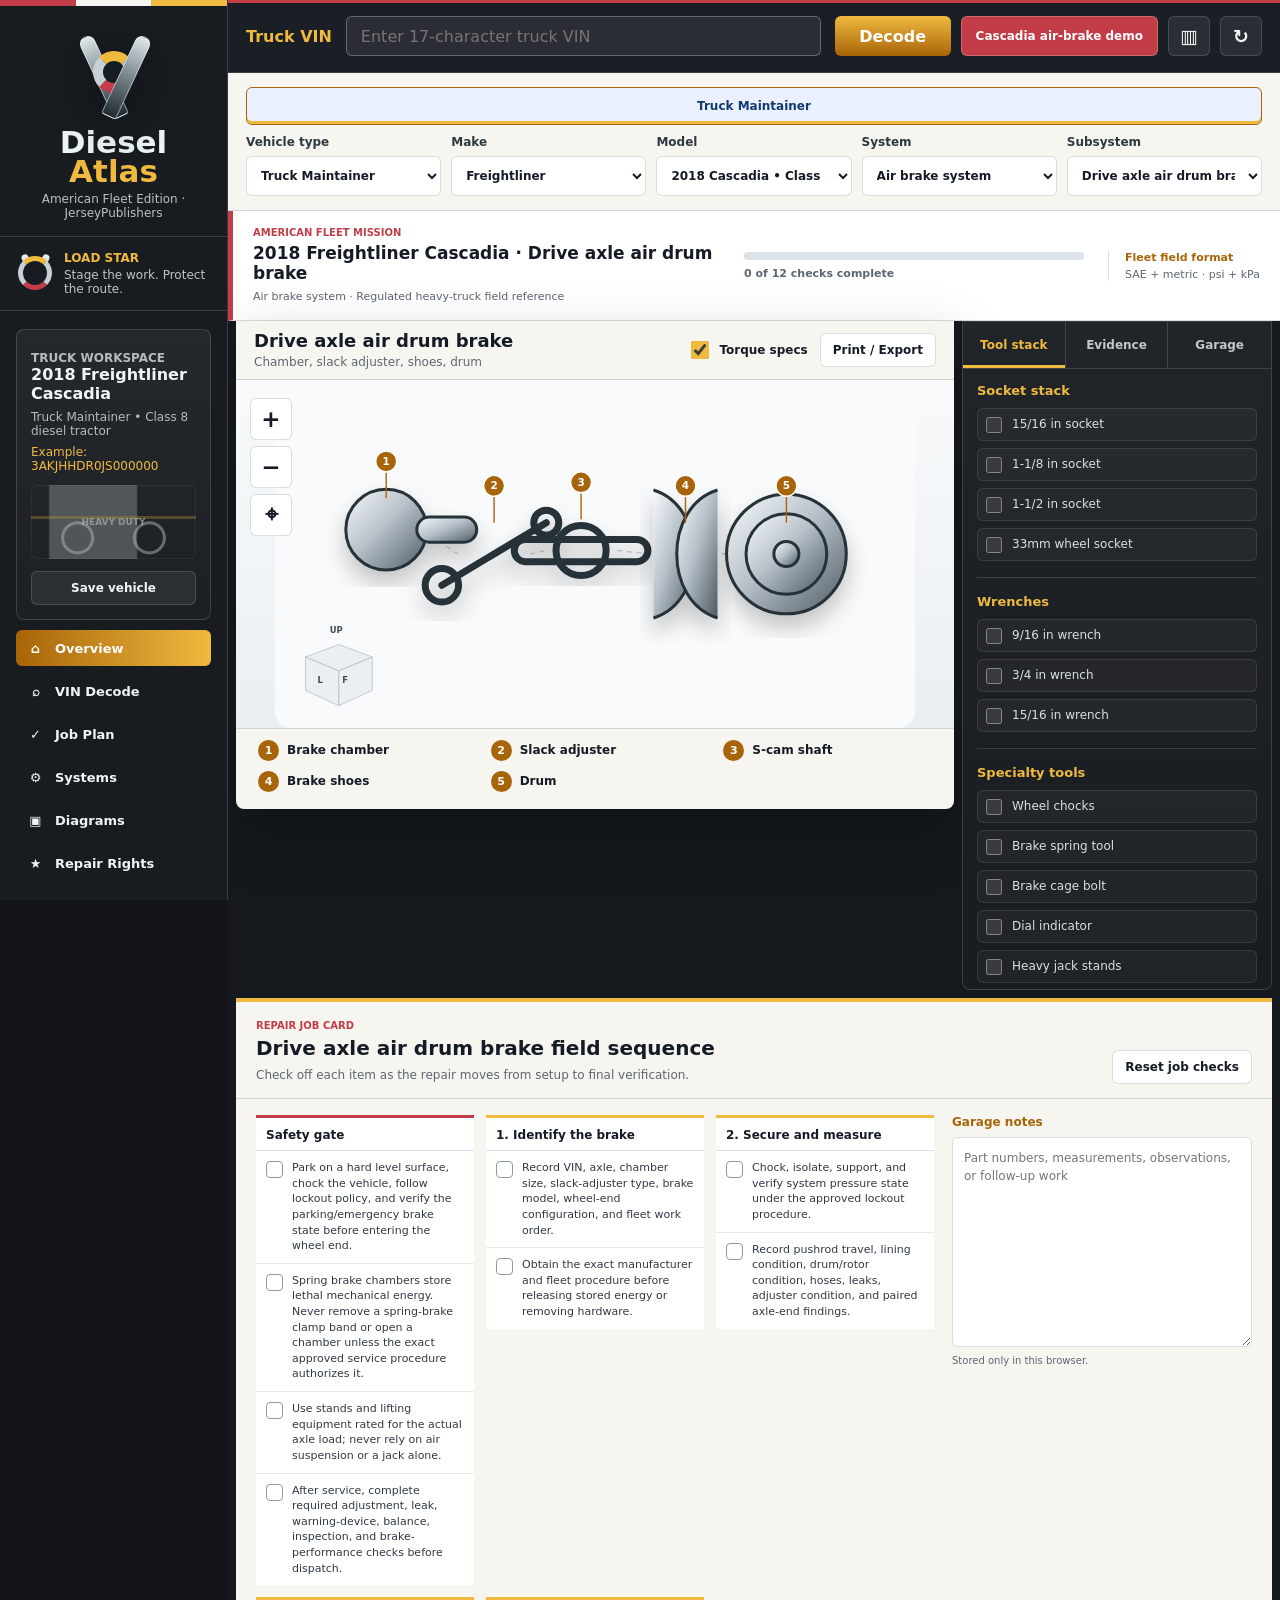
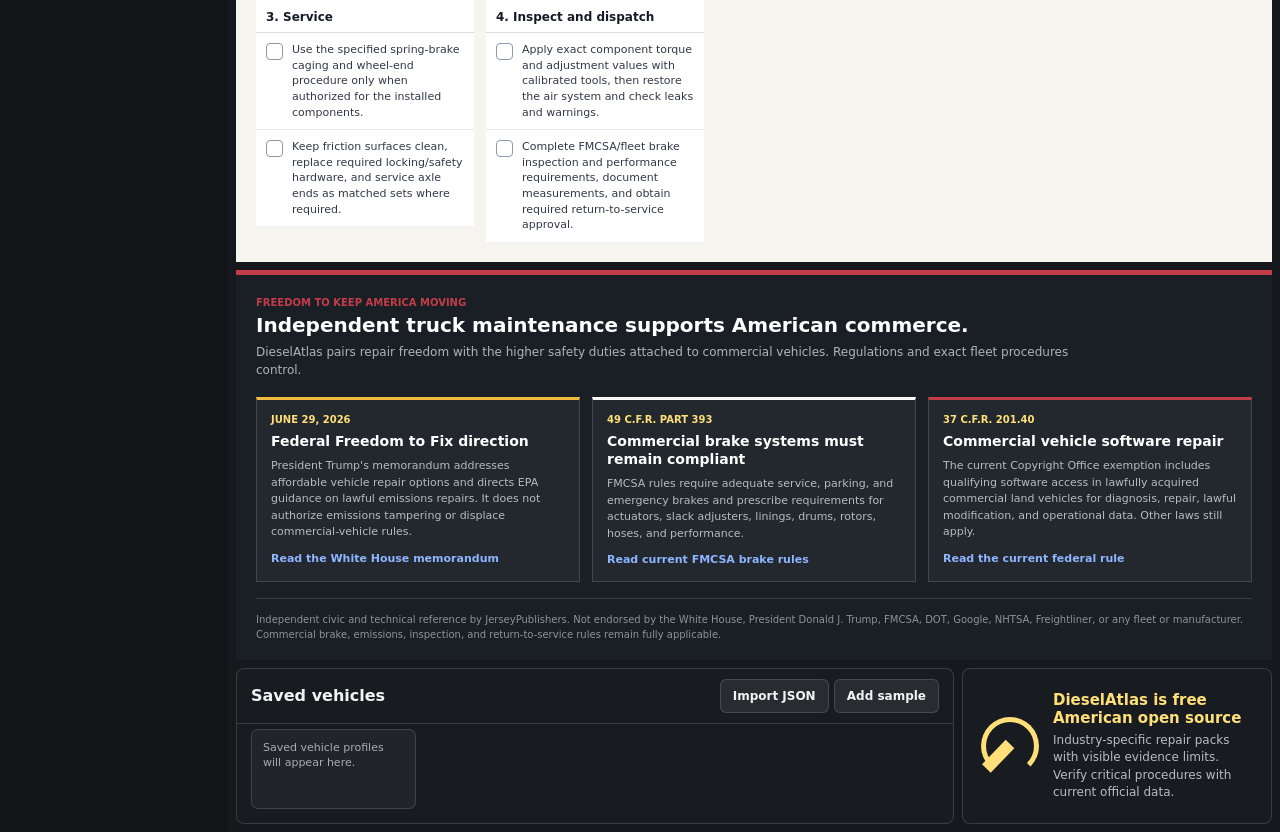
==== app.html @ 9989961c "Release DieselAtlas v1.5.0" ====
<!doctype html>
<html lang="en">
  <head>
    <meta charset="utf-8">
    <meta name="viewport" content="width=device-width, initial-scale=1">
    <title>WrenchAtlas</title>
    <link rel="icon" href="assets/icon-32.png" sizes="32x32">
    <link rel="stylesheet" href="styles.css">
  </head>
  <body>
    <main id="app" class="atlas-shell" data-surface="full">
      <aside class="brand-rail" aria-label="Workspace navigation">
        <div class="usa-stripe" aria-hidden="true"></div>
        <section class="brand-lockup">
          <div class="torque-mark" aria-hidden="true">
            <span></span>
          </div>
          <div>
            <h1>Wrench<span>Atlas</span></h1>
            <p id="editionLabel">American Garage Edition</p>
          </div>
        </section>

        <section class="mascot-card" aria-label="Mascot">
          <div class="mini-mark" aria-hidden="true"></div>
          <div>
            <strong id="mascotName">Liberty Torque Compass</strong>
            <span id="mascotTagline">Know the job. Own the repair.</span>
          </div>
        </section>

        <section class="workspace-card">
          <p class="rail-label" id="workspaceLabel">Vehicle workspace</p>
          <h2 id="railVehicleTitle">2001 Corolla</h2>
          <p id="railVehicleMeta">Car reference pack</p>
          <p class="vin-chip" id="railVin">VIN: not decoded</p>
          <div class="vehicle-etch" aria-hidden="true"></div>
          <button class="ghost-button" id="saveVehicleButton" type="button">Save vehicle</button>
        </section>

        <nav class="rail-nav" aria-label="Main sections">
          <button class="active" type="button" data-jump="overview">
            <span class="nav-icon">⌂</span> Overview
          </button>
          <button type="button" data-jump="vin">
            <span class="nav-icon">⌕</span> <span id="identifierNavLabel">VIN Decode</span>
          </button>
          <button type="button" data-jump="mission">
            <span class="nav-icon">✓</span> Job Plan
          </button>
          <button type="button" data-jump="systems">
            <span class="nav-icon">⚙</span> Systems
          </button>
          <button type="button" data-jump="diagrams">
            <span class="nav-icon">▣</span> Diagrams
          </button>
          <button type="button" data-jump="rights">
            <span class="nav-icon">★</span> Repair Rights
          </button>
          <button type="button" data-jump="source">
            <span class="nav-icon">↗</span> Evidence
          </button>
        </nav>

        <section class="status-card">
          <strong id="statusTitle">Built for American repair freedom</strong>
          <span id="statusText">Free, open source, ad-free, and locally saved.</span>
        </section>

        <footer class="rail-footer">
          <span>WrenchAtlas</span>
          <span>v1.5.0</span>
          <button id="themeToggle" type="button" aria-label="Toggle high contrast">◐</button>
        </footer>
      </aside>

      <section class="workspace-main">
        <header class="topbar" id="vin">
          <form class="vin-form" id="vinForm">
            <label for="vinInput" id="identifierLabel">VIN decode</label>
            <input id="vinInput" name="vin" autocomplete="off" inputmode="latin" spellcheck="false" placeholder="Enter 17-character VIN">
            <button id="lookupButton" type="submit">Decode</button>
          </form>
          <button class="demo-button" id="demoButton" type="button">Load industry demo</button>
          <button class="icon-button" id="openDataButton" type="button" title="Import open repair data" aria-label="Import open repair data">▥</button>
          <button class="icon-button" id="resetButton" type="button" title="Reset workspace">↻</button>
        </header>

        <section class="selector-deck" id="overview" aria-label="Vehicle and system selectors">
          <div class="mode-strip" id="modeStrip" role="tablist" aria-label="Vehicle mode"></div>
          <label class="select-card">
            <span>Vehicle type</span>
            <select id="typeSelect"></select>
          </label>
          <label class="select-card">
            <span>Make</span>
            <select id="makeSelect"></select>
          </label>
          <label class="select-card">
            <span>Model</span>
            <select id="vehicleSelect"></select>
          </label>
          <label class="select-card">
            <span>System</span>
            <select id="systemSelect"></select>
          </label>
          <label class="select-card">
            <span>Subsystem</span>
            <select id="subsystemSelect"></select>
          </label>
        </section>

        <section class="mission-strip" id="mission" aria-labelledby="missionSummary">
          <div class="mission-copy">
            <span id="missionKicker">American garage mission</span>
            <h2 id="missionSummary">Identify. Tool up. Verify. Repair.</h2>
            <p id="missionMeta">Select a repair to build the job card.</p>
          </div>
          <div class="mission-meter" aria-live="polite">
            <div class="mission-track" aria-hidden="true"><span id="missionProgressBar"></span></div>
            <strong id="missionProgress">0 of 0 checks complete</strong>
          </div>
          <div class="mission-standard">
            <strong id="missionStandardTitle">U.S. field format</strong>
            <span id="missionStandardText">SAE + metric • ft-lb + N-m</span>
          </div>
        </section>

        <section class="workbench-grid">
          <section class="diagram-panel" id="diagrams">
            <div class="panel-heading">
              <div>
                <h2 id="diagramTitle">Exploded view</h2>
                <p id="diagramSubtitle">Original open reference schematic</p>
              </div>
              <div class="diagram-actions">
                <label class="toggle-row">
                  <input id="torqueToggle" type="checkbox" checked>
                  <span>Torque specs</span>
                </label>
                <button class="soft-button" id="printButton" type="button">Print / Export</button>
              </div>
            </div>
            <div class="diagram-stage">
              <div class="zoom-stack" aria-label="Diagram controls">
                <button type="button" id="zoomIn">+</button>
                <button type="button" id="zoomOut">−</button>
                <button type="button" id="zoomReset">⌖</button>
              </div>
              <svg id="diagramSvg" role="img" aria-labelledby="diagramTitle diagramSubtitle" viewBox="0 0 920 500"></svg>
            </div>
            <ol class="parts-legend" id="partsLegend"></ol>
          </section>

          <aside class="tool-panel" id="systems">
            <div class="tool-tabs" role="tablist" aria-label="Tool panel tabs">
              <button class="active" type="button" data-panel="tools">Tool stack</button>
              <button type="button" data-panel="data">Evidence</button>
              <button type="button" data-panel="saved">Garage</button>
            </div>
            <div id="toolContent"></div>
          </aside>
        </section>

        <section class="field-workflow" id="workflow" aria-labelledby="workflowTitle">
          <div class="workflow-heading">
            <div>
              <span>Repair job card</span>
              <h2 id="workflowTitle">Field sequence</h2>
              <p>Check off each item as the repair moves from setup to final verification.</p>
            </div>
            <button class="soft-button" id="resetJobButton" type="button">Reset job checks</button>
          </div>
          <div class="workflow-layout">
            <div class="repair-checklist" id="repairChecklist"></div>
            <label class="job-notes">
              <span>Garage notes</span>
              <textarea id="jobNotes" maxlength="2000" placeholder="Part numbers, measurements, observations, or follow-up work"></textarea>
              <small>Stored only in this browser.</small>
            </label>
          </div>
        </section>

        <section class="rights-band" id="rights" aria-labelledby="rightsTitle">
          <header class="rights-heading">
            <span id="rightsKicker">Freedom to fix</span>
            <h2 id="rightsTitle">Repair ownership is an American garage principle.</h2>
            <p id="rightsIntro">WrenchAtlas supports owners, independent mechanics, competition, and responsible repairs. These sourced facts are civic information, not legal advice.</p>
          </header>
          <div class="rights-grid" id="rightsGrid"></div>
          <p class="affiliation-note" id="affiliationNote"></p>
        </section>

        <section class="lower-grid">
          <section class="saved-strip">
            <div class="panel-heading compact">
              <h2>Saved vehicles</h2>
              <div>
                <input class="file-input" id="importInput" type="file" accept="application/json,.json">
                <button class="soft-button" id="importButton" type="button">Import JSON</button>
                <button class="soft-button" id="addSampleButton" type="button">Add sample</button>
              </div>
            </div>
            <div class="saved-list" id="savedList"></div>
          </section>

          <section class="opensource-card" id="source">
            <div class="opensource-icon" aria-hidden="true"></div>
            <div>
              <strong id="opensourceTitle">Free American open source</strong>
              <span id="opensourceText">Community-maintained repair packs with visible evidence limits. Verify critical procedures with official service data.</span>
            </div>
          </section>
        </section>
      </section>
    </main>

    <script src="variant.js"></script>
    <script src="data/vehicles.js"></script>
    <script src="app.js"></script>
  </body>
</html>
---- styles.css ----
:root {
  color-scheme: dark;
  --bg: #121417;
  --rail: #181c21;
  --rail-2: #242a31;
  --panel: #f7f7f4;
  --panel-2: #e8ecf1;
  --ink: #151b26;
  --muted: #5c6674;
  --line: rgba(255, 255, 255, 0.14);
  --dark-line: rgba(11, 17, 23, 0.14);
  --teal: #2f6fed;
  --teal-2: #174ea6;
  --yellow: #f0c34e;
  --red: #d13f48;
  --green: #41c67a;
  --shadow: 0 24px 60px rgba(0, 0, 0, 0.26);
  --radius: 8px;
  --font: Inter, ui-sans-serif, system-ui, -apple-system, BlinkMacSystemFont, "Segoe UI", sans-serif;
}

* {
  box-sizing: border-box;
}

html,
body {
  margin: 0;
  min-height: 100%;
  background: var(--bg);
  font-family: var(--font);
  letter-spacing: 0;
}

body {
  color: #eef5f5;
}

body[data-industry="truck"] {
  --teal: #f0b93f;
  --teal-2: #a86408;
  --red: #c33d49;
  --yellow: #ffe078;
  --panel: #f6f5f0;
  --panel-2: #ece9df;
}

body[data-industry="boat"] {
  --teal: #10a8b6;
  --teal-2: #06727d;
  --red: #e34e62;
  --yellow: #f2c94c;
  --panel: #f4faf9;
  --panel-2: #e3efee;
}

body[data-industry="plane"] {
  --teal: #5d8fee;
  --teal-2: #28539f;
  --red: #df5b43;
  --yellow: #f1c65b;
  --panel: #f7f8fa;
  --panel-2: #e8ecf2;
}

body[data-industry="train"] {
  --teal: #62b57e;
  --teal-2: #287247;
  --red: #c54a3d;
  --yellow: #f0bd43;
  --panel: #f6f6f2;
  --panel-2: #e8e8df;
}

button,
input,
select {
  font: inherit;
}

button {
  cursor: pointer;
}

.atlas-shell {
  min-height: 100vh;
  display: grid;
  grid-template-columns: 228px minmax(0, 1fr);
  background: linear-gradient(90deg, #121417 0 228px, #15191e 228px);
}

.brand-rail {
  position: sticky;
  top: 0;
  height: 100vh;
  display: flex;
  flex-direction: column;
  border-right: 1px solid var(--line);
  background: var(--rail);
  overflow: auto;
}

.usa-stripe {
  width: 100%;
  height: 6px;
  flex: 0 0 6px;
  background: linear-gradient(90deg, var(--red) 0 33.333%, #f7f7f4 33.333% 66.666%, var(--teal) 66.666%);
}

.brand-lockup {
  padding: 20px 18px 16px;
  border-bottom: 1px solid var(--line);
  display: grid;
  place-items: center;
  text-align: center;
  gap: 10px;
}

.brand-lockup h1,
.popup-head h1 {
  margin: 0;
  font-size: 31px;
  line-height: 0.95;
  font-weight: 850;
  letter-spacing: 0;
}

.brand-lockup h1 span,
.popup-head h1 span {
  color: var(--teal);
}

.brand-lockup p,
.popup-head p {
  margin: 5px 0 0;
  color: rgba(238, 245, 245, 0.76);
  font-size: 12px;
}

.torque-mark {
  width: 92px;
  height: 92px;
  position: relative;
  filter: drop-shadow(0 12px 24px rgba(0, 0, 0, 0.42));
}

.torque-mark::before,
.torque-mark::after {
  content: "";
  position: absolute;
  left: 39px;
  top: 4px;
  width: 14px;
  height: 86px;
  background: linear-gradient(#dfe7e9, #6f7d83 54%, #202b31);
  border: 1px solid rgba(255, 255, 255, 0.48);
  transform-origin: 50% 82%;
  border-radius: 10px 10px 4px 4px;
}

.torque-mark::before {
  transform: rotate(-25deg);
}

.torque-mark::after {
  transform: rotate(25deg);
}

.torque-mark span,
.mini-mark {
  display: block;
  position: absolute;
  inset: 25px;
  border: 10px solid #c7d1d5;
  border-top-color: var(--teal);
  border-bottom-color: var(--red);
  border-radius: 50%;
  background: var(--rail);
  box-shadow: inset 0 0 0 5px #111e24;
}

.mini-mark {
  position: relative;
  inset: auto;
  width: 34px;
  height: 34px;
  flex: 0 0 auto;
  border-width: 5px;
  box-shadow: inset 0 0 0 2px #111e24;
}

.mini-mark::before,
.mini-mark::after {
  content: "";
  position: absolute;
  width: 7px;
  height: 35px;
  left: 9px;
  top: -9px;
  background: linear-gradient(#eef5f5, #60717a);
  border-radius: 7px;
  transform-origin: 50% 78%;
  z-index: -1;
}

.mini-mark::before {
  transform: rotate(-26deg);
}

.mini-mark::after {
  transform: rotate(26deg);
}

.mascot-card {
  display: flex;
  gap: 12px;
  align-items: center;
  padding: 14px 18px;
  border-bottom: 1px solid var(--line);
}

.mascot-card strong {
  display: block;
  color: var(--teal);
  font-size: 12px;
  text-transform: uppercase;
}

.mascot-card span {
  display: block;
  margin-top: 3px;
  color: rgba(238, 245, 245, 0.78);
  font-size: 12px;
}

.workspace-card {
  margin: 18px 16px 10px;
  padding: 14px;
  border: 1px solid var(--line);
  border-radius: var(--radius);
  background: linear-gradient(180deg, rgba(255, 255, 255, 0.06), rgba(255, 255, 255, 0.02));
}

.rail-label {
  margin: 0 0 10px;
  color: var(--teal);
  font-size: 12px;
  font-weight: 800;
  text-transform: uppercase;
}

.workspace-card h2 {
  margin: 0;
  font-size: 16px;
  line-height: 1.2;
}

.workspace-card p {
  margin: 7px 0 0;
  color: rgba(238, 245, 245, 0.72);
  font-size: 12px;
}

.vin-chip {
  color: var(--teal) !important;
  word-break: break-word;
}

.vehicle-etch {
  position: relative;
  display: grid;
  place-items: center;
  height: 74px;
  margin: 12px 0;
  border-radius: 6px;
  border: 1px solid rgba(255, 255, 255, 0.08);
  background:
    linear-gradient(12deg, transparent 42%, rgba(17, 200, 195, 0.2) 43%, transparent 44%),
    radial-gradient(ellipse at 28% 65%, transparent 0 21px, rgba(222, 232, 235, 0.48) 22px 24px, transparent 25px),
    radial-gradient(ellipse at 73% 65%, transparent 0 21px, rgba(222, 232, 235, 0.48) 22px 24px, transparent 25px),
    linear-gradient(162deg, transparent 30%, rgba(222, 232, 235, 0.35) 31% 32%, transparent 33%),
    linear-gradient(18deg, transparent 21%, rgba(222, 232, 235, 0.35) 22% 23%, transparent 24%);
  opacity: 0.75;
}

.vehicle-etch::before {
  content: "AUTO";
  color: rgba(238, 245, 245, 0.6);
  font-size: 9px;
  font-weight: 900;
}

body[data-industry="truck"] .vehicle-etch {
  background:
    linear-gradient(0deg, transparent 0 54%, rgba(240, 185, 63, 0.36) 55% 58%, transparent 59%),
    linear-gradient(90deg, transparent 10%, rgba(222, 232, 235, 0.34) 11% 64%, transparent 65%),
    radial-gradient(circle at 28% 72%, transparent 0 13px, rgba(222, 232, 235, 0.5) 14px 16px, transparent 17px),
    radial-gradient(circle at 72% 72%, transparent 0 13px, rgba(222, 232, 235, 0.5) 14px 16px, transparent 17px);
}

body[data-industry="truck"] .vehicle-etch::before {
  content: "HEAVY DUTY";
}

body[data-industry="boat"] .vehicle-etch {
  background:
    linear-gradient(165deg, transparent 35%, rgba(222, 232, 235, 0.46) 36% 39%, transparent 40%),
    repeating-linear-gradient(0deg, transparent 0 13px, rgba(16, 168, 182, 0.28) 14px 16px);
}

body[data-industry="boat"] .vehicle-etch::before {
  content: "MARINE";
}

body[data-industry="plane"] .vehicle-etch {
  background:
    linear-gradient(90deg, transparent 8%, rgba(222, 232, 235, 0.4) 9% 91%, transparent 92%),
    linear-gradient(45deg, transparent 43%, rgba(93, 143, 238, 0.34) 44% 47%, transparent 48%),
    linear-gradient(135deg, transparent 43%, rgba(93, 143, 238, 0.34) 44% 47%, transparent 48%);
}

body[data-industry="plane"] .vehicle-etch::before {
  content: "AVIATION";
}

body[data-industry="train"] .vehicle-etch {
  background:
    linear-gradient(90deg, transparent 8%, rgba(98, 181, 126, 0.34) 9% 91%, transparent 92%),
    repeating-linear-gradient(90deg, transparent 0 18px, rgba(222, 232, 235, 0.32) 19px 22px),
    linear-gradient(0deg, transparent 30%, rgba(222, 232, 235, 0.38) 31% 35%, transparent 36% 64%, rgba(222, 232, 235, 0.38) 65% 69%, transparent 70%);
}

body[data-industry="train"] .vehicle-etch::before {
  content: "RAIL";
}

.ghost-button,
.soft-button,
.icon-button,
.primary-wide {
  border: 1px solid var(--line);
  background: rgba(255, 255, 255, 0.07);
  color: #eef5f5;
  border-radius: 6px;
  min-height: 34px;
  padding: 0 12px;
  font-size: 12px;
  font-weight: 750;
}

.ghost-button {
  width: 100%;
}

.ghost-button:hover,
.soft-button:hover,
.icon-button:hover {
  border-color: rgba(17, 200, 195, 0.55);
}

.rail-nav {
  padding: 0 16px;
  display: grid;
  gap: 7px;
}

.rail-nav button {
  display: flex;
  align-items: center;
  gap: 10px;
  width: 100%;
  border: 0;
  border-radius: 6px;
  min-height: 36px;
  padding: 0 10px;
  background: transparent;
  color: #eef5f5;
  font-size: 13px;
  font-weight: 720;
  text-align: left;
}

.rail-nav button.active {
  background: linear-gradient(90deg, var(--teal-2), var(--teal));
  color: white;
}

.nav-icon {
  width: 19px;
  display: inline-grid;
  place-items: center;
  font-weight: 900;
}

.status-card {
  margin: auto 16px 12px;
  padding: 13px;
  border: 1px solid var(--line);
  border-radius: var(--radius);
  background: rgba(255, 255, 255, 0.04);
}

.status-card strong {
  display: block;
  color: var(--green);
  font-size: 13px;
}

.status-card span {
  display: block;
  margin-top: 5px;
  color: rgba(238, 245, 245, 0.72);
  font-size: 12px;
}

.rail-footer {
  min-height: 44px;
  padding: 0 16px;
  border-top: 1px solid var(--line);
  display: flex;
  align-items: center;
  gap: 9px;
  color: rgba(238, 245, 245, 0.68);
  font-size: 12px;
}

.rail-footer button {
  margin-left: auto;
  width: 30px;
  height: 30px;
  border: 0;
  background: transparent;
  color: #eef5f5;
}

.workspace-main {
  min-width: 0;
  display: flex;
  flex-direction: column;
  background: #15191e;
}

.topbar {
  min-height: 64px;
  display: grid;
  grid-template-columns: minmax(0, 1fr) auto 42px 42px;
  gap: 10px;
  padding: 16px 18px;
  border-bottom: 1px solid var(--line);
  background: #1a1f25;
  box-shadow: inset 0 3px 0 var(--red);
}

.vin-form {
  display: grid;
  grid-template-columns: auto minmax(180px, 1fr) 116px;
  align-items: center;
  gap: 14px;
}

.vin-form label {
  color: var(--teal);
  font-size: 16px;
  font-weight: 850;
}

.vin-form input,
.popup-vin input {
  min-height: 40px;
  border: 1px solid rgba(255, 255, 255, 0.28);
  border-radius: 6px;
  background: rgba(255, 255, 255, 0.07);
  color: #eef5f5;
  padding: 0 14px;
  outline: none;
}

.vin-form input:focus,
.popup-vin input:focus,
select:focus {
  border-color: var(--teal);
  box-shadow: 0 0 0 3px rgba(47, 111, 237, 0.18);
}

.vin-form button,
.popup-vin button,
.primary-wide {
  min-height: 40px;
  border: 0;
  border-radius: 6px;
  background: linear-gradient(180deg, var(--teal), var(--teal-2));
  color: white;
  font-weight: 850;
}

.icon-button {
  min-height: 40px;
  padding: 0;
  font-size: 19px;
}

.demo-button {
  min-height: 40px;
  padding: 0 14px;
  border: 1px solid rgba(255, 255, 255, 0.22);
  border-radius: 6px;
  background: var(--red);
  color: white;
  font-size: 12px;
  font-weight: 850;
  white-space: nowrap;
}

.demo-button:hover,
.demo-button:focus-visible {
  background: #b92c35;
}

.selector-deck {
  display: grid;
  grid-template-columns: repeat(5, minmax(132px, 1fr));
  gap: 10px;
  padding: 14px 18px;
  background: var(--panel);
  border-bottom: 1px solid var(--dark-line);
  color: var(--ink);
}

.mode-strip {
  grid-column: 1 / -1;
  display: grid;
  grid-template-columns: repeat(auto-fit, minmax(130px, 1fr));
  gap: 6px;
}

.mode-strip button {
  min-height: 38px;
  padding: 0 9px;
  border: 1px solid var(--dark-line);
  border-radius: 6px;
  background: white;
  color: var(--ink);
  font-size: 12px;
  font-weight: 800;
}

.mode-strip button.active {
  border-color: var(--teal-2);
  background: #eaf0ff;
  color: #123970;
  box-shadow: inset 0 -3px 0 var(--teal);
}

.select-card {
  display: grid;
  gap: 7px;
  min-width: 0;
}

.select-card span {
  color: #2c3940;
  font-size: 12px;
  font-weight: 850;
}

select {
  width: 100%;
  min-height: 40px;
  border: 1px solid var(--dark-line);
  border-radius: 6px;
  background: white;
  color: var(--ink);
  padding: 0 10px;
  font-size: 12px;
  font-weight: 720;
  outline: none;
}

.mission-strip {
  display: grid;
  grid-template-columns: minmax(260px, 1fr) minmax(220px, 340px) auto;
  align-items: center;
  gap: 24px;
  padding: 16px 20px;
  border-bottom: 1px solid var(--dark-line);
  border-left: 5px solid var(--red);
  background: #ffffff;
  color: var(--ink);
}

.mission-copy span,
.workflow-heading > div > span,
.rights-heading > span {
  display: block;
  margin-bottom: 5px;
  color: var(--red);
  font-size: 10px;
  font-weight: 900;
  text-transform: uppercase;
}

.mission-copy h2 {
  margin: 0;
  color: var(--ink);
  font-size: 17px;
  line-height: 1.2;
}

.mission-copy p {
  margin: 5px 0 0;
  color: var(--muted);
  font-size: 11px;
  line-height: 1.4;
}

.mission-meter {
  display: grid;
  gap: 7px;
}

.mission-track {
  width: 100%;
  height: 8px;
  overflow: hidden;
  border-radius: 4px;
  background: #dce2ea;
}

.mission-track span {
  display: block;
  width: 0;
  height: 100%;
  background: linear-gradient(90deg, var(--teal), var(--red));
  transition: width 180ms ease;
}

.mission-meter strong,
.mission-standard strong,
.mission-standard span {
  display: block;
  font-size: 11px;
}

.mission-meter strong {
  color: var(--muted);
}

.mission-standard {
  min-width: 146px;
  padding-left: 16px;
  border-left: 1px solid var(--dark-line);
}

.mission-standard strong {
  color: var(--teal-2);
}

.mission-standard span {
  margin-top: 4px;
  color: var(--muted);
}

.workbench-grid {
  min-height: 0;
  display: grid;
  grid-template-columns: minmax(0, 1fr) 310px;
  align-items: start;
  gap: 8px;
  padding: 0 8px 8px;
  background: #15191e;
}

.diagram-panel {
  min-width: 0;
  background: var(--panel);
  color: var(--ink);
  border-radius: 0 0 var(--radius) var(--radius);
  overflow: hidden;
  box-shadow: var(--shadow);
}

.panel-heading {
  min-height: 56px;
  display: flex;
  align-items: center;
  justify-content: space-between;
  gap: 14px;
  padding: 10px 18px;
  border-bottom: 1px solid var(--dark-line);
}

.panel-heading.compact {
  min-height: 54px;
  padding: 10px 14px;
}

.panel-heading h2 {
  margin: 0;
  font-size: 18px;
  line-height: 1.1;
  color: var(--ink);
}

.panel-heading p {
  margin: 4px 0 0;
  color: var(--muted);
  font-size: 12px;
}

.diagram-actions {
  display: flex;
  align-items: center;
  gap: 12px;
  color: var(--ink);
}

.toggle-row {
  display: flex;
  align-items: center;
  gap: 7px;
  font-size: 12px;
  font-weight: 750;
  white-space: nowrap;
}

.toggle-row input {
  width: 18px;
  height: 18px;
  accent-color: var(--teal);
}

.soft-button {
  border-color: var(--dark-line);
  background: white;
  color: var(--ink);
  white-space: nowrap;
}

.diagram-stage {
  position: relative;
  height: 348px;
  background:
    linear-gradient(180deg, rgba(248, 250, 251, 0), rgba(224, 232, 235, 0.62)),
    #f8fafb;
}

.zoom-stack {
  position: absolute;
  left: 14px;
  top: 18px;
  z-index: 2;
  display: grid;
  gap: 6px;
}

.zoom-stack button {
  width: 42px;
  height: 42px;
  border: 1px solid var(--dark-line);
  border-radius: 6px;
  background: white;
  color: var(--ink);
  font-size: 23px;
  font-weight: 600;
}

#diagramSvg {
  display: block;
  width: 100%;
  height: 100%;
}

.diagram-bg {
  fill: #f8fafb;
}

.guide-line {
  stroke: rgba(22, 34, 42, 0.34);
  stroke-width: 1.25;
  stroke-dasharray: 7 7;
}

.part-art {
  fill: url("#metal");
  stroke: #253039;
  stroke-width: 3;
  filter: url("#drop");
}

.part-art line,
.part-art path,
.part-art rect,
.part-art circle,
.part-art polygon {
  vector-effect: non-scaling-stroke;
}

.part-art.caliper {
  fill: #a9b4ba;
}

.part-art.pad {
  fill: #20282e;
}

.part-art.clip,
.part-art.bolt,
.part-art.arm,
.part-art.shaft {
  fill: none;
  stroke-width: 7;
  stroke-linecap: round;
  stroke-linejoin: round;
}

.part-art.shield,
.part-art.panel {
  fill: #1f282d;
}

.part-art.electric {
  fill: #d8e1e4;
}

.part-art.marine {
  fill: #cdd9dd;
  stroke: #17494e;
}

.part-art.aircraft {
  fill: #dfe8ec;
  stroke: #27333a;
}

.callout {
  outline: 0;
}

.callout line {
  stroke: var(--teal-2);
  stroke-width: 2;
}

.callout circle {
  fill: var(--teal-2);
  stroke: white;
  stroke-width: 2;
}

.callout text {
  fill: white;
  font-size: 15px;
  font-weight: 850;
  text-anchor: middle;
}

.callout.selected circle {
  fill: var(--yellow);
}

.callout.selected text {
  fill: #1c1b0a;
}

.axis-cube {
  opacity: 0.86;
}

.axis-cube path {
  fill: #e9eef0;
  stroke: #a3b0b7;
}

.axis-cube text {
  fill: #23313a;
  font-size: 12px;
  font-weight: 900;
  text-anchor: middle;
}

.parts-legend {
  min-height: 66px;
  display: grid;
  grid-template-columns: repeat(3, minmax(0, 1fr));
  gap: 8px 12px;
  padding: 10px 16px 16px;
  margin: 0;
  list-style: none;
  border-top: 1px solid var(--dark-line);
}

.parts-legend button {
  display: flex;
  align-items: center;
  gap: 8px;
  width: 100%;
  border: 0;
  background: transparent;
  color: var(--ink);
  text-align: left;
  font-size: 12px;
  font-weight: 720;
}

.parts-legend span {
  display: inline-grid;
  place-items: center;
  width: 21px;
  height: 21px;
  border-radius: 50%;
  background: var(--teal-2);
  color: white;
  font-size: 11px;
  font-weight: 900;
  flex: 0 0 auto;
}

.tool-panel {
  min-width: 0;
  border: 1px solid var(--line);
  border-radius: 0 0 var(--radius) var(--radius);
  background:
    linear-gradient(180deg, rgba(255, 255, 255, 0.04), rgba(255, 255, 255, 0)),
    var(--rail);
  overflow: hidden;
}

.tool-tabs {
  display: grid;
  grid-template-columns: repeat(3, 1fr);
  min-height: 47px;
  border-bottom: 1px solid var(--line);
}

.tool-tabs button {
  border: 0;
  border-right: 1px solid var(--line);
  background: transparent;
  color: rgba(238, 245, 245, 0.78);
  font-size: 12px;
  font-weight: 750;
}

.tool-tabs button:last-child {
  border-right: 0;
}

.tool-tabs button.active {
  color: var(--teal);
  box-shadow: inset 0 -3px 0 var(--teal);
}

#toolContent {
  padding: 14px;
  max-height: 620px;
  overflow: auto;
}

.tool-section {
  padding: 0 0 16px;
  margin: 0 0 16px;
  border-bottom: 1px solid var(--line);
}

.tool-section:last-child {
  border-bottom: 0;
  margin-bottom: 0;
}

.tool-section h3 {
  margin: 0 0 10px;
  color: var(--teal);
  font-size: 13px;
}

.tool-section h4 {
  margin: 12px 0 7px;
  color: rgba(238, 245, 245, 0.86);
  font-size: 11px;
  text-transform: uppercase;
  letter-spacing: 0;
}

.tool-section.warning h3 {
  color: var(--yellow);
}

.tool-section.evidence h3 {
  color: var(--red);
}

.tool-section ul,
.source-list,
.part-notes {
  display: grid;
  gap: 8px;
  margin: 0;
  padding: 0;
  list-style: none;
}

.tool-section li {
  color: rgba(238, 245, 245, 0.9);
  font-size: 12px;
  line-height: 1.45;
}

.tool-section li span {
  float: right;
  color: rgba(238, 245, 245, 0.58);
}

.tool-checklist {
  display: grid;
  gap: 7px;
}

.tool-check {
  display: grid;
  grid-template-columns: 18px minmax(0, 1fr);
  align-items: start;
  gap: 8px;
  padding: 7px 8px;
  border: 1px solid rgba(255, 255, 255, 0.1);
  border-radius: 6px;
  background: rgba(255, 255, 255, 0.035);
  color: rgba(238, 245, 245, 0.9);
  font-size: 12px;
  line-height: 1.4;
  cursor: pointer;
}

.tool-check input {
  width: 16px;
  height: 16px;
  margin: 1px 0 0;
  accent-color: var(--green);
}

.tool-check:has(input:checked) {
  border-color: rgba(65, 198, 122, 0.42);
  background: rgba(65, 198, 122, 0.1);
}

.tool-check:has(input:checked) span {
  color: rgba(238, 245, 245, 0.62);
  text-decoration: line-through;
}

.source-list li span {
  display: block;
  float: none;
  margin-top: 3px;
}

.source-list a {
  display: inline-flex;
  width: fit-content;
  margin-top: 6px;
  color: var(--teal);
  font-size: 11px;
  font-weight: 800;
  text-decoration: none;
}

.tool-section p,
.quiet {
  margin: 0;
  color: rgba(238, 245, 245, 0.74);
  font-size: 12px;
  line-height: 1.48;
}

.part-notes li {
  padding: 8px;
  border-radius: 6px;
  background: rgba(255, 255, 255, 0.04);
}

.part-notes li.selected {
  background: rgba(255, 216, 79, 0.16);
}

.part-notes strong,
.part-notes span {
  display: block;
  float: none !important;
}

.part-notes span {
  margin-top: 3px;
}

.data-pill {
  display: inline-block;
  padding: 5px 7px;
  margin-bottom: 10px !important;
  border-radius: 6px;
  color: #062f31 !important;
  background: var(--teal);
  font-weight: 850;
}

.quality-box {
  display: grid;
  gap: 4px;
  padding: 10px;
  margin: 0 0 11px;
  border: 1px solid rgba(47, 111, 237, 0.34);
  border-radius: 7px;
  background: rgba(47, 111, 237, 0.1);
}

.quality-box strong {
  color: #eef5f5;
  font-size: 12px;
  line-height: 1.3;
}

.quality-box span,
.quality-box small {
  color: rgba(238, 245, 245, 0.72);
  font-size: 11px;
  line-height: 1.38;
}

.fact-list {
  display: grid;
  gap: 10px;
  margin: 0;
}

.fact-list div {
  display: grid;
  gap: 2px;
}

.fact-list dt {
  color: rgba(238, 245, 245, 0.58);
  font-size: 11px;
}

.fact-list dd {
  margin: 0;
  color: rgba(238, 245, 245, 0.92);
  font-size: 12px;
}

.field-workflow {
  margin: 0 8px 8px;
  border-top: 4px solid var(--teal);
  background: var(--panel);
  color: var(--ink);
}

.workflow-heading {
  display: flex;
  align-items: flex-end;
  justify-content: space-between;
  gap: 20px;
  padding: 18px 20px 14px;
  border-bottom: 1px solid var(--dark-line);
}

.workflow-heading h2,
.rights-heading h2 {
  margin: 0;
  font-size: 20px;
  line-height: 1.2;
}

.workflow-heading p,
.rights-heading p {
  margin: 6px 0 0;
  color: var(--muted);
  font-size: 12px;
  line-height: 1.5;
}

.workflow-layout {
  display: grid;
  grid-template-columns: minmax(0, 1fr) 300px;
  gap: 18px;
  padding: 16px 20px 20px;
}

.repair-checklist {
  display: grid;
  grid-template-columns: repeat(3, minmax(210px, 1fr));
  align-items: start;
  gap: 12px;
}

.workflow-phase {
  min-width: 0;
  border-top: 3px solid var(--teal);
  background: #ffffff;
}

.workflow-phase.safety-phase {
  border-top-color: var(--red);
}

.workflow-phase h3 {
  margin: 0;
  padding: 10px 10px 8px;
  border-bottom: 1px solid var(--dark-line);
  color: var(--ink);
  font-size: 12px;
}

.workflow-check {
  position: relative;
  display: grid;
  grid-template-columns: 18px minmax(0, 1fr);
  gap: 8px;
  padding: 9px 10px;
  border-bottom: 1px solid rgba(11, 17, 23, 0.09);
  color: #303946;
  font-size: 11px;
  line-height: 1.42;
  cursor: pointer;
}

.workflow-check:last-child {
  border-bottom: 0;
}

.workflow-check input {
  position: absolute;
  opacity: 0;
  pointer-events: none;
}

.check-marker {
  width: 17px;
  height: 17px;
  margin-top: 1px;
  border: 1.5px solid #8d99a8;
  border-radius: 4px;
  background: white;
}

.workflow-check input:checked + .check-marker {
  border-color: var(--green);
  background: var(--green);
  box-shadow: inset 0 0 0 4px white;
}

.workflow-check input:focus-visible + .check-marker {
  outline: 3px solid rgba(47, 111, 237, 0.26);
  outline-offset: 2px;
}

.workflow-check:has(input:checked) > span:last-child {
  color: #7c8794;
  text-decoration: line-through;
}

.job-notes {
  display: grid;
  align-content: start;
  gap: 8px;
  min-width: 0;
}

.job-notes > span {
  color: var(--teal-2);
  font-size: 12px;
  font-weight: 850;
}

.job-notes textarea {
  width: 100%;
  min-height: 210px;
  resize: vertical;
  border: 1px solid var(--dark-line);
  border-radius: 6px;
  background: white;
  color: var(--ink);
  padding: 11px;
  font: inherit;
  font-size: 12px;
  line-height: 1.5;
  outline: none;
}

.job-notes textarea:focus {
  border-color: var(--teal);
  box-shadow: 0 0 0 3px rgba(47, 111, 237, 0.18);
}

.job-notes small {
  color: var(--muted);
  font-size: 10px;
}

.rights-band {
  margin: 0 8px 8px;
  padding: 22px 20px 18px;
  border-top: 5px solid var(--red);
  background: #1a1f25;
  color: #eef5f5;
}

.rights-heading {
  max-width: 820px;
}

.rights-heading h2 {
  color: #ffffff;
}

.rights-heading p {
  color: rgba(238, 245, 245, 0.7);
}

.rights-grid {
  display: grid;
  grid-template-columns: repeat(3, minmax(0, 1fr));
  gap: 12px;
  margin-top: 18px;
}

.rights-grid article {
  min-width: 0;
  padding: 14px;
  border: 1px solid rgba(255, 255, 255, 0.14);
  border-top: 3px solid var(--teal);
  background: rgba(255, 255, 255, 0.04);
}

.rights-grid article:nth-child(2) {
  border-top-color: #f7f7f4;
}

.rights-grid article:nth-child(3) {
  border-top-color: var(--red);
}

.source-date {
  display: block;
  color: var(--yellow);
  font-size: 10px;
  font-weight: 850;
  text-transform: uppercase;
}

.rights-grid h3 {
  margin: 7px 0 0;
  color: white;
  font-size: 14px;
  line-height: 1.3;
}

.rights-grid p {
  margin: 8px 0 0;
  color: rgba(238, 245, 245, 0.72);
  font-size: 11px;
  line-height: 1.5;
}

.rights-grid a {
  display: inline-flex;
  margin-top: 11px;
  color: #8eb5ff;
  font-size: 11px;
  font-weight: 800;
  text-decoration: none;
}

.rights-grid a:hover,
.rights-grid a:focus-visible {
  text-decoration: underline;
}

.affiliation-note {
  margin: 16px 0 0;
  padding-top: 13px;
  border-top: 1px solid rgba(255, 255, 255, 0.13);
  color: rgba(238, 245, 245, 0.54);
  font-size: 10px;
  line-height: 1.5;
}

.lower-grid {
  display: grid;
  grid-template-columns: minmax(0, 1fr) 310px;
  gap: 8px;
  padding: 0 8px 8px;
  background: #15191e;
}

.saved-strip,
.opensource-card {
  border-radius: var(--radius);
  border: 1px solid var(--line);
  background: var(--rail);
}

.saved-strip .panel-heading h2 {
  color: #eef5f5;
  font-size: 16px;
}

.saved-strip .panel-heading {
  border-bottom-color: var(--line);
}

.saved-strip .soft-button {
  background: rgba(255, 255, 255, 0.07);
  color: #eef5f5;
  border-color: var(--line);
}

.file-input {
  display: none;
}

.saved-list {
  display: grid;
  grid-template-columns: repeat(4, minmax(120px, 1fr));
  gap: 10px;
  padding: 0 14px 14px;
}

.saved-card,
.saved-empty {
  min-height: 80px;
  padding: 11px;
  border: 1px solid var(--line);
  border-radius: 7px;
  background: rgba(255, 255, 255, 0.04);
  color: #eef5f5;
}

.saved-card.active {
  border-color: var(--teal);
  box-shadow: inset 0 0 0 1px var(--teal);
}

.saved-card strong,
.saved-card span,
.saved-card small {
  display: block;
}

.saved-card strong {
  font-size: 12px;
  line-height: 1.25;
}

.saved-card span,
.saved-card small,
.saved-empty {
  margin-top: 5px;
  color: rgba(238, 245, 245, 0.66);
  font-size: 11px;
  line-height: 1.35;
}

.opensource-card {
  display: flex;
  align-items: center;
  gap: 14px;
  padding: 18px;
}

.opensource-icon {
  width: 58px;
  height: 58px;
  border: 5px solid var(--yellow);
  border-bottom-color: transparent;
  border-radius: 50%;
  position: relative;
  flex: 0 0 auto;
}

.opensource-icon::after {
  content: "";
  position: absolute;
  width: 12px;
  height: 34px;
  background: var(--yellow);
  left: 18px;
  top: 22px;
  transform: rotate(44deg);
  transform-origin: top center;
}

.opensource-card strong {
  display: block;
  color: var(--yellow);
  font-size: 15px;
}

.opensource-card span {
  display: block;
  margin-top: 5px;
  color: rgba(238, 245, 245, 0.74);
  font-size: 12px;
  line-height: 1.45;
}

.hide-torque .tool-section.warning {
  display: none;
}

.high-contrast {
  --teal: #6ea0ff;
  --teal-2: #2f6fed;
  --yellow: #ffe76b;
  --red: #ff6670;
}

.popup-body {
  min-width: 360px;
  min-height: 460px;
  background: var(--rail);
}

.popup-shell {
  width: 360px;
  padding: 18px;
}

.popup-shell > .usa-stripe {
  width: auto;
  margin: -18px -18px 16px;
}

.popup-head {
  display: flex;
  align-items: center;
  gap: 13px;
  padding-bottom: 16px;
  border-bottom: 1px solid var(--line);
}

.popup-head h1 {
  font-size: 26px;
}

.popup-vin {
  display: grid;
  gap: 9px;
  margin-top: 18px;
}

.popup-vin label {
  color: var(--teal);
  font-size: 13px;
  font-weight: 850;
}

.popup-result {
  min-height: 86px;
  margin: 16px 0;
  padding: 14px;
  border: 1px solid var(--line);
  border-radius: var(--radius);
  background: rgba(255, 255, 255, 0.05);
}

.popup-result strong,
.popup-result span {
  display: block;
}

.popup-result strong {
  color: #eef5f5;
  font-size: 15px;
}

.popup-result span {
  margin-top: 7px;
  color: rgba(238, 245, 245, 0.72);
  font-size: 12px;
  line-height: 1.45;
}

.primary-wide {
  width: 100%;
}

.demo-wide {
  margin-bottom: 9px;
  background: var(--red);
}

.demo-wide:hover,
.demo-wide:focus-visible {
  background: #b92c35;
}

.popup-foot {
  margin: 14px 0 0;
  color: rgba(238, 245, 245, 0.64);
  font-size: 12px;
  text-align: center;
}

@media (max-width: 1120px) {
  .atlas-shell {
    grid-template-columns: 196px minmax(0, 1fr);
  }

  .selector-deck {
    grid-template-columns: repeat(3, minmax(0, 1fr));
  }

  .workbench-grid,
  .lower-grid {
    grid-template-columns: 1fr;
  }

  .diagram-stage {
    height: 360px;
  }

  .repair-checklist {
    grid-template-columns: repeat(2, minmax(210px, 1fr));
  }
}

@media (max-width: 760px) {
  .atlas-shell {
    display: block;
  }

  .brand-rail {
    position: relative;
    height: auto;
  }

  .rail-nav,
  .status-card,
  .rail-footer {
    display: none;
  }

  .topbar,
  .vin-form {
    grid-template-columns: 1fr;
  }

  .selector-deck,
  .mode-strip,
  .saved-list,
  .parts-legend,
  .mission-strip,
  .workflow-layout,
  .repair-checklist,
  .rights-grid {
    grid-template-columns: 1fr;
  }

  .mission-strip {
    gap: 14px;
  }

  .mission-standard {
    padding: 12px 0 0;
    border-top: 1px solid var(--dark-line);
    border-left: 0;
  }

  .diagram-actions,
  .panel-heading,
  .workflow-heading {
    align-items: flex-start;
    flex-direction: column;
  }

  .field-workflow,
  .rights-band {
    margin-right: 0;
    margin-left: 0;
  }

  .diagram-stage {
    height: 330px;
  }
}

@media print {
  .brand-rail,
  .topbar,
  .selector-deck,
  .lower-grid,
  .rights-band,
  .diagram-actions,
  .zoom-stack,
  .tool-tabs {
    display: none !important;
  }

  .atlas-shell,
  .workspace-main {
    display: block;
    background: white;
  }

  .mission-strip,
  .field-workflow,
  .diagram-panel,
  .tool-panel {
    break-inside: avoid;
  }

  .workbench-grid {
    display: grid;
    grid-template-columns: minmax(0, 1fr) 280px;
    align-items: start;
    padding: 0;
    background: white;
  }

  .diagram-panel {
    box-shadow: none;
  }

  .tool-panel {
    display: block !important;
    border-color: #c8cdd3;
    background: #ffffff;
    color: #151b26;
  }

  #toolContent {
    max-height: none;
    overflow: visible;
  }

  .tool-section,
  .tool-check {
    border-color: #d8dde3;
    background: white;
    color: #151b26;
  }

  .tool-section li,
  .tool-section p,
  .tool-check,
  .tool-check:has(input:checked) span,
  .quality-box span,
  .quality-box small {
    color: #303946;
  }

  .tool-section.evidence {
    display: none;
  }

  .field-workflow {
    margin: 14px 0 0;
  }
}
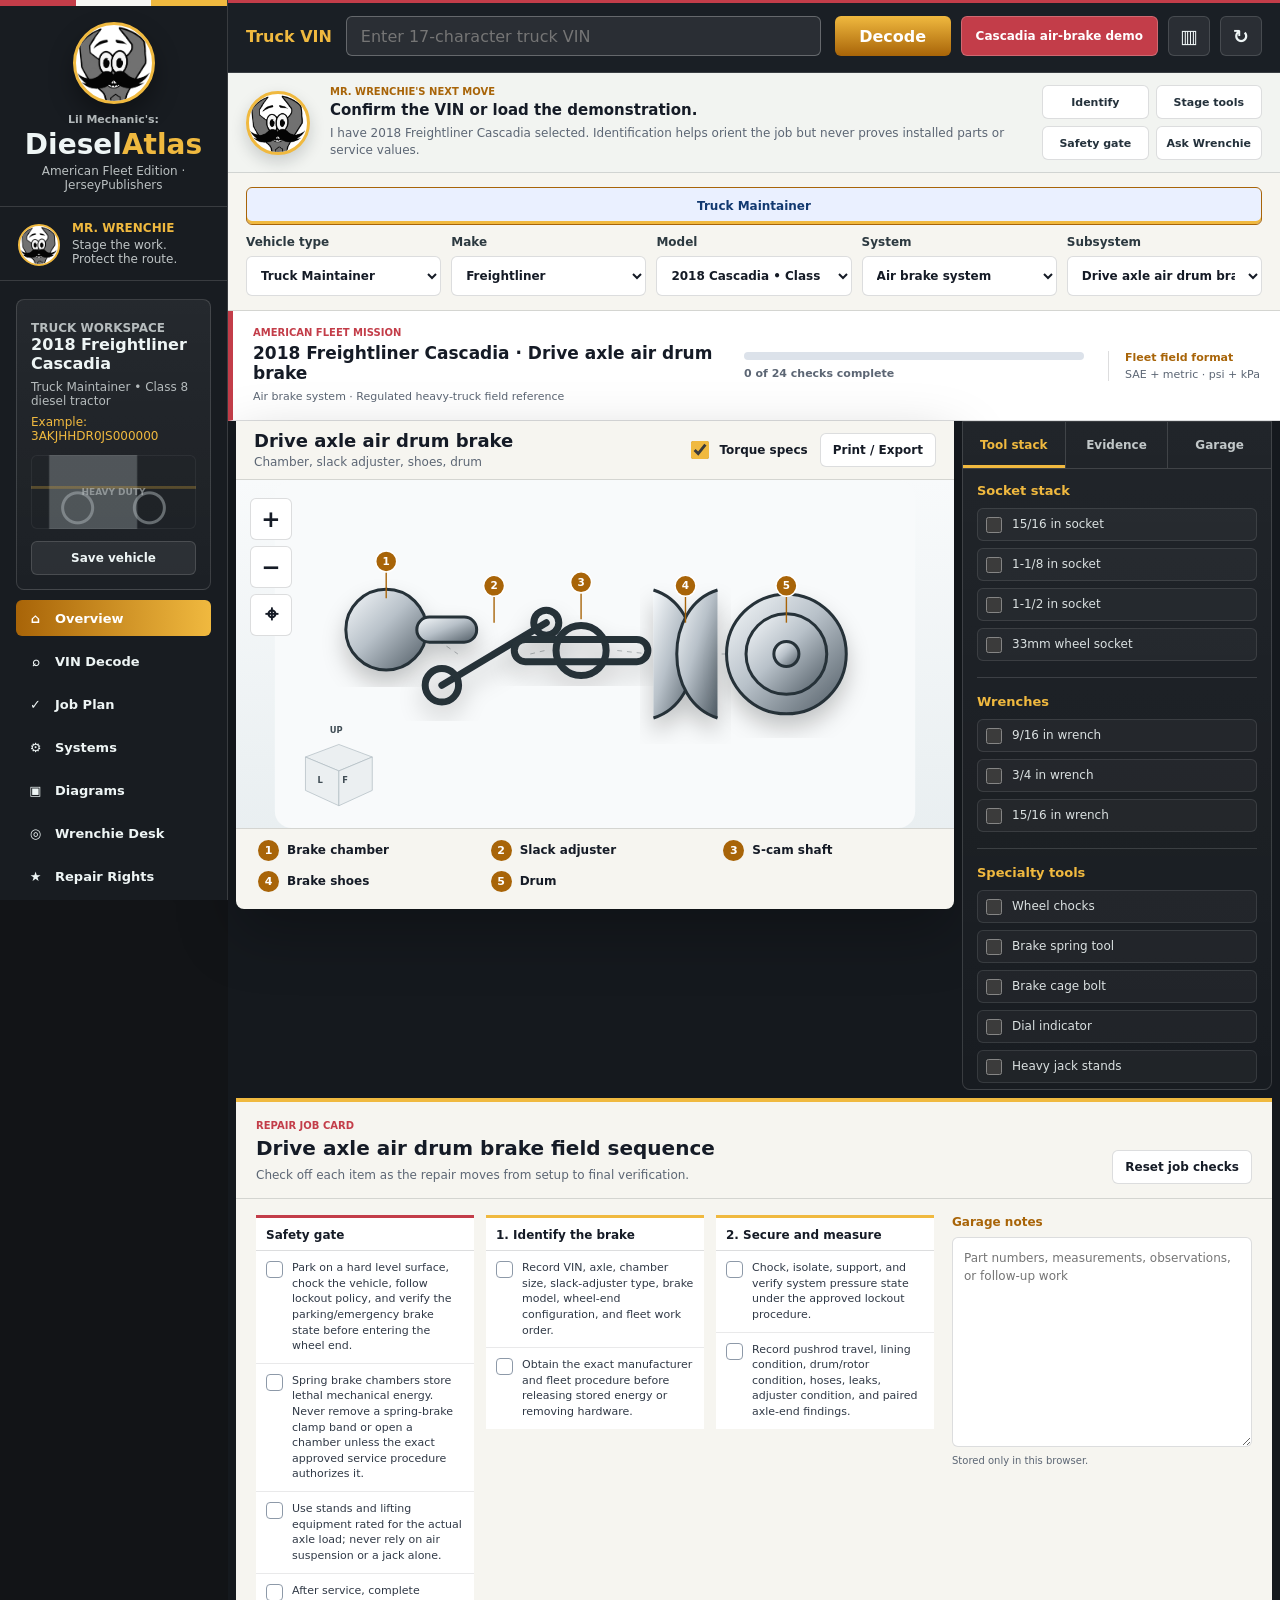
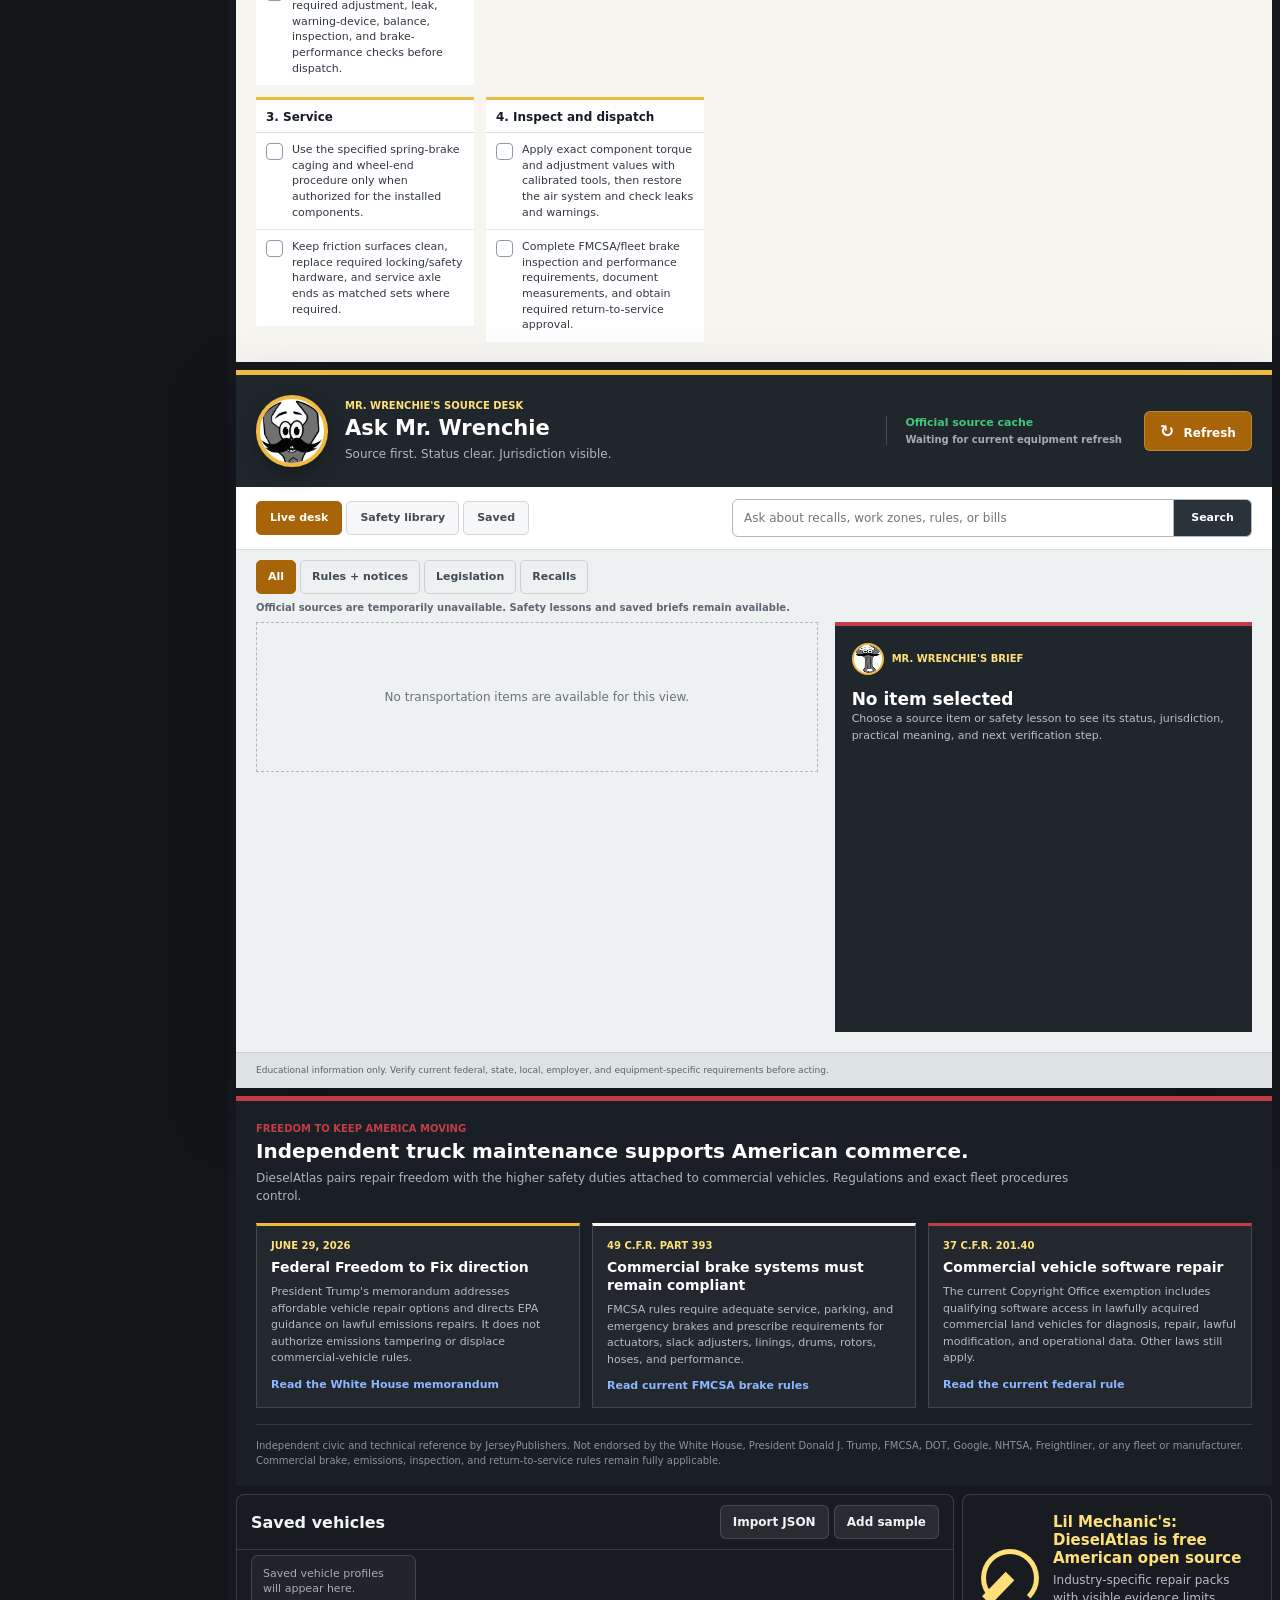
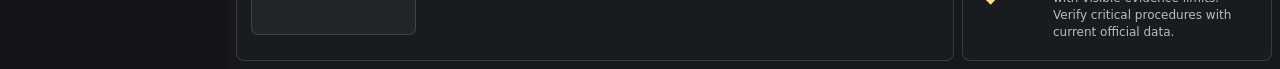
==== commit b906b148: "Release diesel-atlas v2.0.0" ====
--- a/app.html
+++ b/app.html
@@ -3,7 +3,7 @@
   <head>
     <meta charset="utf-8">
     <meta name="viewport" content="width=device-width, initial-scale=1">
-    <title>WrenchAtlas</title>
+    <title>Lil Mechanic's: WrenchAtlas</title>
     <link rel="icon" href="assets/icon-32.png" sizes="32x32">
     <link rel="stylesheet" href="styles.css">
   </head>
@@ -12,22 +12,22 @@
       <aside class="brand-rail" aria-label="Workspace navigation">
         <div class="usa-stripe" aria-hidden="true"></div>
         <section class="brand-lockup">
-          <div class="torque-mark" aria-hidden="true">
-            <span></span>
-          </div>
+          <span class="brand-mascot-frame" aria-hidden="true">
+            <img src="assets/mr-wrenchie.png" alt="">
+          </span>
           <div>
-            <h1>Wrench<span>Atlas</span></h1>
+            <h1><span class="family-prefix">Lil Mechanic's:</span><span class="product-name">Wrench<span>Atlas</span></span></h1>
             <p id="editionLabel">American Garage Edition</p>
           </div>
         </section>
 
-        <section class="mascot-card" aria-label="Mascot">
-          <div class="mini-mark" aria-hidden="true"></div>
+        <button class="mascot-card" id="mascotGuideButton" type="button" aria-label="Ask Mr. Wrenchie for the next repair step">
+          <span class="mascot-thumb" aria-hidden="true"><img src="assets/mr-wrenchie.png" alt=""></span>
           <div>
-            <strong id="mascotName">Liberty Torque Compass</strong>
-            <span id="mascotTagline">Know the job. Own the repair.</span>
-          </div>
-        </section>
+            <strong id="mascotName">Mr. Wrenchie</strong>
+            <span id="mascotTagline">Tap me for the next smart move.</span>
+          </div>
+        </button>
 
         <section class="workspace-card">
           <p class="rail-label" id="workspaceLabel">Vehicle workspace</p>
@@ -54,6 +54,9 @@
           <button type="button" data-jump="diagrams">
             <span class="nav-icon">▣</span> Diagrams
           </button>
+          <button type="button" data-jump="wrenchie">
+            <span class="nav-icon">◎</span> Wrenchie Desk
+          </button>
           <button type="button" data-jump="rights">
             <span class="nav-icon">★</span> Repair Rights
           </button>
@@ -68,8 +71,8 @@
         </section>
 
         <footer class="rail-footer">
-          <span>WrenchAtlas</span>
-          <span>v1.5.0</span>
+          <span>Lil Mechanic's: WrenchAtlas</span>
+          <span>v2.0.0</span>
           <button id="themeToggle" type="button" aria-label="Toggle high contrast">◐</button>
         </footer>
       </aside>
@@ -86,6 +89,23 @@
           <button class="icon-button" id="resetButton" type="button" title="Reset workspace">↻</button>
         </header>
 
+        <section class="wrenchie-coach" id="wrenchieCoach" aria-labelledby="wrenchieCoachTitle">
+          <button class="coach-mascot" id="wrenchieCoachMascot" type="button" aria-label="Repeat Mr. Wrenchie's guidance">
+            <img src="assets/mr-wrenchie.png" alt="Mr. Wrenchie, the Lil Mechanic's repair guide">
+          </button>
+          <div class="coach-copy" aria-live="polite">
+            <span>Mr. Wrenchie's next move</span>
+            <strong id="wrenchieCoachTitle">Confirm the equipment before reaching for a tool.</strong>
+            <p id="wrenchieCoachMessage">Use the identifier check or load the verified industry demonstration.</p>
+          </div>
+          <div class="coach-actions" aria-label="Mr. Wrenchie shortcuts">
+            <button type="button" data-coach-action="identify">Identify</button>
+            <button type="button" data-coach-action="tools">Stage tools</button>
+            <button type="button" data-coach-action="safety">Safety gate</button>
+            <button type="button" data-coach-action="ask">Ask Wrenchie</button>
+          </div>
+        </section>
+
         <section class="selector-deck" id="overview" aria-label="Vehicle and system selectors">
           <div class="mode-strip" id="modeStrip" role="tablist" aria-label="Vehicle mode"></div>
           <label class="select-card">
@@ -179,6 +199,59 @@
               <small>Stored only in this browser.</small>
             </label>
           </div>
+        </section>
+
+        <section class="wrenchie-desk" id="wrenchie" aria-labelledby="wrenchieTitle">
+          <header class="wrenchie-header">
+            <div class="wrenchie-identity">
+              <button class="wrenchie-avatar" id="wrenchieDeskMascotButton" type="button" title="Ask Mr. Wrenchie" aria-label="Ask Mr. Wrenchie a source-backed question">
+                <img src="assets/mr-wrenchie.png" alt="">
+              </button>
+              <div>
+                <span class="wrenchie-kicker">Mr. Wrenchie's source desk</span>
+                <h2 id="wrenchieTitle">Ask Mr. Wrenchie</h2>
+                <p id="wrenchiePromise">Source first. Status clear. Jurisdiction visible.</p>
+              </div>
+            </div>
+            <div class="wrenchie-source-health" aria-live="polite">
+              <span id="wrenchieSourceHealth">Official source cache</span>
+              <strong id="wrenchieLastUpdated">Waiting for first refresh</strong>
+            </div>
+            <button class="wrenchie-refresh" id="wrenchieRefreshButton" type="button" title="Refresh official transportation sources">
+              <span aria-hidden="true">↻</span> Refresh
+            </button>
+          </header>
+
+          <div class="wrenchie-toolbar">
+            <div class="wrenchie-view-tabs" role="tablist" aria-label="Wrenchie desk view">
+              <button class="active" type="button" data-wrenchie-view="live" role="tab" aria-selected="true">Live desk</button>
+              <button type="button" data-wrenchie-view="learn" role="tab" aria-selected="false">Safety library</button>
+              <button type="button" data-wrenchie-view="saved" role="tab" aria-selected="false">Saved</button>
+            </div>
+            <form class="wrenchie-search" id="wrenchieSearchForm" role="search">
+              <label class="sr-only" for="wrenchieSearchInput">Ask or search Wrenchie</label>
+              <input id="wrenchieSearchInput" type="search" autocomplete="off" placeholder="Ask about recalls, work zones, rules, or bills">
+              <button type="submit">Search</button>
+            </form>
+          </div>
+
+          <div class="wrenchie-filter-row" id="wrenchieFilterRow" aria-label="Transportation desk filters">
+            <button class="active" type="button" data-wrenchie-filter="all">All</button>
+            <button type="button" data-wrenchie-filter="rules">Rules + notices</button>
+            <button type="button" data-wrenchie-filter="legislation">Legislation</button>
+            <button type="button" data-wrenchie-filter="recalls">Recalls</button>
+          </div>
+
+          <p class="wrenchie-status" id="wrenchieStatus" aria-live="polite"></p>
+
+          <div class="wrenchie-layout">
+            <div class="wrenchie-feed" id="wrenchieFeedList" aria-label="Wrenchie transportation items"></div>
+            <aside class="wrenchie-brief" id="wrenchieBrief" aria-live="polite"></aside>
+          </div>
+
+          <footer class="wrenchie-boundary" id="wrenchieBoundary">
+            Educational information only. Verify current federal, state, local, employer, and equipment-specific requirements before acting.
+          </footer>
         </section>
 
         <section class="rights-band" id="rights" aria-labelledby="rightsTitle">
@@ -217,6 +290,7 @@
 
     <script src="variant.js"></script>
     <script src="data/vehicles.js"></script>
+    <script src="data/wrenchie-knowledge.js"></script>
     <script src="app.js"></script>
   </body>
 </html>
--- a/styles.css
+++ b/styles.css
@@ -23,6 +23,22 @@
   box-sizing: border-box;
 }
 
+.sr-only {
+  position: absolute;
+  width: 1px;
+  height: 1px;
+  padding: 0;
+  margin: -1px;
+  overflow: hidden;
+  clip: rect(0, 0, 0, 0);
+  white-space: nowrap;
+  border: 0;
+}
+
+[hidden] {
+  display: none !important;
+}
+
 html,
 body {
   margin: 0;
@@ -108,7 +124,7 @@
 }
 
 .brand-lockup {
-  padding: 20px 18px 16px;
+  padding: 16px 18px 14px;
   border-bottom: 1px solid var(--line);
   display: grid;
   place-items: center;
@@ -119,15 +135,57 @@
 .brand-lockup h1,
 .popup-head h1 {
   margin: 0;
-  font-size: 31px;
-  line-height: 0.95;
+  font-size: 28px;
+  line-height: 1;
   font-weight: 850;
   letter-spacing: 0;
 }
 
-.brand-lockup h1 span,
-.popup-head h1 span {
+.brand-lockup h1 .product-name > span,
+.popup-head h1 .product-name > span {
   color: var(--teal);
+}
+
+.family-prefix,
+.product-name {
+  display: block;
+}
+
+.family-prefix {
+  margin-bottom: 5px;
+  color: rgba(238, 245, 245, 0.72);
+  font-size: 11px;
+  font-weight: 800;
+  line-height: 1.1;
+}
+
+.brand-mascot-frame,
+.mascot-thumb,
+.popup-mascot,
+.coach-mascot,
+.wrenchie-avatar,
+.wrenchie-brief-mascot img {
+  overflow: hidden;
+  background: #ffffff;
+}
+
+.brand-mascot-frame {
+  width: 82px;
+  height: 82px;
+  border: 3px solid var(--teal);
+  border-radius: 50%;
+  box-shadow: 0 12px 24px rgba(0, 0, 0, 0.36);
+}
+
+.brand-mascot-frame img,
+.mascot-thumb img,
+.popup-mascot img,
+.coach-mascot img,
+.wrenchie-avatar img,
+.wrenchie-brief-mascot img {
+  display: block;
+  width: 100%;
+  height: auto;
 }
 
 .brand-lockup p,
@@ -212,11 +270,31 @@
 }
 
 .mascot-card {
+  width: 100%;
   display: flex;
   gap: 12px;
   align-items: center;
   padding: 14px 18px;
+  border: 0;
   border-bottom: 1px solid var(--line);
+  background: transparent;
+  color: #eef5f5;
+  text-align: left;
+  transition: background 160ms ease;
+}
+
+.mascot-card:hover,
+.mascot-card:focus-visible {
+  background: rgba(255, 255, 255, 0.07);
+  outline: none;
+}
+
+.mascot-thumb {
+  width: 42px;
+  height: 42px;
+  flex: 0 0 42px;
+  border: 2px solid var(--teal);
+  border-radius: 50%;
 }
 
 .mascot-card strong {
@@ -451,6 +529,80 @@
   box-shadow: inset 0 3px 0 var(--red);
 }
 
+.wrenchie-coach {
+  min-height: 90px;
+  display: grid;
+  grid-template-columns: 68px minmax(260px, 1fr) auto;
+  align-items: center;
+  gap: 16px;
+  padding: 12px 18px;
+  border-bottom: 1px solid var(--dark-line);
+  background: #f2f4f1;
+  color: var(--ink);
+}
+
+.coach-mascot {
+  width: 64px;
+  height: 64px;
+  padding: 0;
+  border: 3px solid var(--teal);
+  border-radius: 50%;
+  box-shadow: 0 7px 16px rgba(18, 27, 36, 0.18);
+}
+
+.coach-copy {
+  min-width: 0;
+}
+
+.coach-copy > span {
+  display: block;
+  color: var(--teal-2);
+  font-size: 10px;
+  font-weight: 900;
+  text-transform: uppercase;
+}
+
+.coach-copy strong {
+  display: block;
+  margin-top: 4px;
+  color: var(--ink);
+  font-size: 15px;
+  line-height: 1.25;
+}
+
+.coach-copy p {
+  margin: 5px 0 0;
+  color: var(--muted);
+  font-size: 12px;
+  line-height: 1.4;
+}
+
+.coach-actions {
+  display: grid;
+  grid-template-columns: repeat(2, minmax(92px, 1fr));
+  gap: 7px;
+}
+
+.coach-actions button {
+  min-height: 34px;
+  padding: 0 10px;
+  border: 1px solid var(--dark-line);
+  border-radius: 6px;
+  background: #ffffff;
+  color: #24313b;
+  font-size: 11px;
+  font-weight: 800;
+  white-space: nowrap;
+}
+
+.coach-actions button:hover,
+.coach-actions button:focus-visible {
+  border-color: var(--teal-2);
+  color: var(--teal-2);
+  outline: none;
+  box-shadow: 0 0 0 2px color-mix(in srgb, var(--teal) 22%, transparent);
+}
+
 .vin-form {
   display: grid;
   grid-template-columns: auto minmax(180px, 1fr) 116px;
@@ -1295,6 +1447,500 @@
   font-size: 10px;
 }
 
+.wrenchie-desk {
+  margin: 0 8px 8px;
+  border-top: 5px solid var(--teal);
+  background: #edf1f2;
+  color: var(--ink);
+  box-shadow: var(--shadow);
+}
+
+.wrenchie-header {
+  min-height: 112px;
+  display: grid;
+  grid-template-columns: minmax(320px, 1fr) auto auto;
+  align-items: center;
+  gap: 22px;
+  padding: 16px 20px;
+  background: #20272c;
+  color: #eef5f5;
+}
+
+.wrenchie-identity {
+  min-width: 0;
+  display: flex;
+  align-items: center;
+  gap: 17px;
+}
+
+.wrenchie-avatar {
+  width: 72px;
+  height: 72px;
+  flex: 0 0 72px;
+  padding: 0;
+  border: 4px solid var(--teal);
+  border-radius: 50%;
+  box-shadow: 0 8px 20px rgba(0, 0, 0, 0.32);
+  transition: transform 160ms ease, border-color 160ms ease;
+}
+
+.wrenchie-avatar:hover,
+.wrenchie-avatar:focus-visible {
+  border-color: var(--yellow);
+  outline: none;
+  transform: translateY(-2px);
+}
+
+.wrenchie-kicker {
+  display: block;
+  margin-bottom: 5px;
+  color: var(--yellow);
+  font-size: 10px;
+  font-weight: 900;
+  text-transform: uppercase;
+}
+
+.wrenchie-identity h2 {
+  margin: 0;
+  color: #ffffff;
+  font-size: 21px;
+  line-height: 1.2;
+  overflow-wrap: anywhere;
+}
+
+.wrenchie-identity p {
+  margin: 6px 0 0;
+  color: rgba(238, 245, 245, 0.7);
+  font-size: 12px;
+}
+
+.wrenchie-source-health {
+  min-width: 210px;
+  padding-left: 18px;
+  border-left: 1px solid rgba(255, 255, 255, 0.16);
+}
+
+.wrenchie-source-health span,
+.wrenchie-source-health strong {
+  display: block;
+}
+
+.wrenchie-source-health span {
+  color: var(--green);
+  font-size: 11px;
+  font-weight: 850;
+}
+
+.wrenchie-source-health strong {
+  margin-top: 5px;
+  color: rgba(238, 245, 245, 0.65);
+  font-size: 10px;
+  font-weight: 650;
+}
+
+.wrenchie-refresh {
+  min-width: 108px;
+  min-height: 40px;
+  border: 1px solid rgba(255, 255, 255, 0.22);
+  border-radius: 6px;
+  background: var(--teal-2);
+  color: #ffffff;
+  font-size: 12px;
+  font-weight: 850;
+}
+
+.wrenchie-refresh span {
+  margin-right: 5px;
+  font-size: 17px;
+}
+
+.wrenchie-refresh:disabled {
+  cursor: wait;
+  opacity: 0.64;
+}
+
+.wrenchie-toolbar {
+  display: grid;
+  grid-template-columns: auto minmax(280px, 520px);
+  align-items: center;
+  justify-content: space-between;
+  gap: 18px;
+  padding: 12px 20px;
+  border-bottom: 1px solid var(--dark-line);
+  background: #ffffff;
+}
+
+.wrenchie-view-tabs,
+.wrenchie-filter-row {
+  display: flex;
+  align-items: center;
+  gap: 4px;
+}
+
+.wrenchie-view-tabs button,
+.wrenchie-filter-row button {
+  min-height: 34px;
+  border: 1px solid var(--dark-line);
+  border-radius: 5px;
+  background: #f5f7f8;
+  color: #3f4b55;
+  font-size: 11px;
+  font-weight: 800;
+  white-space: nowrap;
+}
+
+.wrenchie-view-tabs button {
+  padding: 0 13px;
+}
+
+.wrenchie-view-tabs button.active,
+.wrenchie-filter-row button.active {
+  border-color: var(--teal-2);
+  background: var(--teal-2);
+  color: #ffffff;
+}
+
+.wrenchie-search {
+  display: grid;
+  grid-template-columns: minmax(0, 1fr) 78px;
+}
+
+.wrenchie-search input,
+.wrenchie-search button {
+  min-height: 38px;
+  border: 1px solid #aeb8c0;
+  font: inherit;
+}
+
+.wrenchie-search input {
+  min-width: 0;
+  border-radius: 6px 0 0 6px;
+  background: #ffffff;
+  color: var(--ink);
+  padding: 0 11px;
+  font-size: 12px;
+  outline: none;
+}
+
+.wrenchie-search input:focus {
+  position: relative;
+  z-index: 1;
+  border-color: var(--teal);
+  box-shadow: 0 0 0 3px rgba(47, 111, 237, 0.18);
+}
+
+.wrenchie-search button {
+  border-left: 0;
+  border-radius: 0 6px 6px 0;
+  background: #2a333a;
+  color: #ffffff;
+  font-size: 11px;
+  font-weight: 850;
+}
+
+.wrenchie-filter-row {
+  padding: 10px 20px 0;
+}
+
+.wrenchie-filter-row button {
+  padding: 0 11px;
+  background: transparent;
+}
+
+.wrenchie-status {
+  min-height: 28px;
+  margin: 0;
+  padding: 8px 20px 5px;
+  color: var(--muted);
+  font-size: 10px;
+  font-weight: 700;
+}
+
+.wrenchie-layout {
+  display: grid;
+  grid-template-columns: minmax(0, 1.15fr) minmax(310px, 0.85fr);
+  gap: 14px;
+  padding: 0 20px 20px;
+}
+
+.wrenchie-feed {
+  min-width: 0;
+  max-height: 590px;
+  display: grid;
+  align-content: start;
+  gap: 8px;
+  overflow: auto;
+  padding-right: 3px;
+}
+
+.wrenchie-item {
+  position: relative;
+  min-width: 0;
+  display: grid;
+  grid-template-columns: minmax(0, 1fr) 42px;
+  border: 1px solid #c7d0d5;
+  border-left: 4px solid #7d8b94;
+  border-radius: 6px;
+  background: #ffffff;
+}
+
+.wrenchie-item.selected {
+  border-color: var(--teal-2);
+  border-left-color: var(--teal);
+  box-shadow: inset 0 0 0 1px var(--teal-2);
+}
+
+.wrenchie-item-main,
+.wrenchie-save-button {
+  border: 0;
+  background: transparent;
+  color: var(--ink);
+}
+
+.wrenchie-item-main {
+  min-width: 0;
+  display: block;
+  padding: 11px 10px 11px 12px;
+  text-align: left;
+}
+
+.wrenchie-item-main strong,
+.wrenchie-item-summary,
+.wrenchie-item-main small {
+  display: block;
+  overflow-wrap: anywhere;
+}
+
+.wrenchie-item-main strong {
+  margin-top: 7px;
+  font-size: 13px;
+  line-height: 1.3;
+}
+
+.wrenchie-item-summary {
+  margin-top: 5px;
+  color: #52606b;
+  font-size: 11px;
+  line-height: 1.45;
+}
+
+.wrenchie-item-main small {
+  margin-top: 7px;
+  color: #74808a;
+  font-size: 9px;
+  font-weight: 750;
+  text-transform: uppercase;
+}
+
+.wrenchie-item-topline {
+  display: flex;
+  align-items: center;
+  justify-content: space-between;
+  gap: 10px;
+  color: #7a858d;
+  font-size: 9px;
+}
+
+.wrenchie-badge {
+  display: inline-flex;
+  width: fit-content;
+  min-height: 22px;
+  align-items: center;
+  padding: 0 7px;
+  border: 1px solid #acb6bd;
+  border-radius: 4px;
+  background: #edf1f2;
+  color: #3e4a53;
+  font-size: 9px;
+  font-weight: 900;
+  text-transform: uppercase;
+}
+
+.wrenchie-badge.active {
+  border-color: #268b55;
+  background: #e2f4e9;
+  color: #17633b;
+}
+
+.wrenchie-badge.draft {
+  border-color: #a97813;
+  background: #fff3cf;
+  color: #725006;
+}
+
+.wrenchie-badge.danger {
+  border-color: #b62e3a;
+  background: #fde6e8;
+  color: #8f1f29;
+}
+
+.wrenchie-badge.guide {
+  border-color: var(--teal-2);
+  background: #e7efff;
+  color: #173f7f;
+}
+
+.wrenchie-save-button {
+  width: 42px;
+  min-height: 42px;
+  align-self: start;
+  border-left: 1px solid #d6dde1;
+  color: #66737c;
+  font-size: 20px;
+}
+
+.wrenchie-save-button.saved {
+  color: #9b6c08;
+}
+
+.wrenchie-save-button:focus-visible,
+.wrenchie-item-main:focus-visible,
+.wrenchie-view-tabs button:focus-visible,
+.wrenchie-filter-row button:focus-visible,
+.wrenchie-refresh:focus-visible {
+  outline: 3px solid rgba(47, 111, 237, 0.28);
+  outline-offset: 2px;
+}
+
+.wrenchie-empty {
+  min-height: 150px;
+  display: grid;
+  place-items: center;
+  padding: 24px;
+  border: 1px dashed #aeb8c0;
+  color: #66727c;
+  text-align: center;
+  font-size: 12px;
+}
+
+.wrenchie-brief {
+  min-width: 0;
+  min-height: 410px;
+  padding: 17px;
+  border-top: 4px solid var(--red);
+  background: #20272c;
+  color: #eef5f5;
+  overflow-wrap: anywhere;
+}
+
+.wrenchie-brief-heading {
+  display: flex;
+  align-items: center;
+  justify-content: space-between;
+  gap: 12px;
+}
+
+.wrenchie-brief-mascot {
+  display: inline-flex;
+  align-items: center;
+  gap: 8px;
+}
+
+.wrenchie-brief-mascot img {
+  width: 32px;
+  height: 32px;
+  flex: 0 0 32px;
+  border: 2px solid var(--teal);
+  border-radius: 50%;
+}
+
+.wrenchie-brief-label {
+  color: var(--yellow);
+  font-size: 10px;
+  font-weight: 900;
+  text-transform: uppercase;
+}
+
+.wrenchie-brief h3 {
+  margin: 9px 0 0;
+  color: #ffffff;
+  font-size: 17px;
+  line-height: 1.3;
+}
+
+.wrenchie-brief h4 {
+  margin: 0 0 5px;
+  color: var(--teal);
+  font-size: 10px;
+  text-transform: uppercase;
+}
+
+.wrenchie-brief p {
+  margin: 0;
+  color: rgba(238, 245, 245, 0.75);
+  font-size: 11px;
+  line-height: 1.55;
+}
+
+.wrenchie-brief section {
+  padding-top: 11px;
+  margin-top: 11px;
+  border-top: 1px solid rgba(255, 255, 255, 0.12);
+}
+
+.wrenchie-facts {
+  display: grid;
+  grid-template-columns: repeat(3, minmax(0, 1fr));
+  gap: 8px;
+  margin: 14px 0 0;
+}
+
+.wrenchie-facts div {
+  min-width: 0;
+  padding: 8px;
+  border: 1px solid rgba(255, 255, 255, 0.12);
+  background: rgba(255, 255, 255, 0.04);
+}
+
+.wrenchie-facts dt {
+  color: rgba(238, 245, 245, 0.5);
+  font-size: 8px;
+  font-weight: 850;
+  text-transform: uppercase;
+}
+
+.wrenchie-facts dd {
+  margin: 4px 0 0;
+  color: #eef5f5;
+  font-size: 10px;
+  line-height: 1.35;
+}
+
+.wrenchie-source-links {
+  display: flex;
+  flex-wrap: wrap;
+  gap: 8px;
+  margin-top: 15px;
+}
+
+.wrenchie-source-links a {
+  display: inline-flex;
+  min-height: 32px;
+  align-items: center;
+  padding: 0 10px;
+  border: 1px solid rgba(255, 255, 255, 0.2);
+  border-radius: 5px;
+  color: #9fc0ff;
+  font-size: 10px;
+  font-weight: 850;
+  text-decoration: none;
+}
+
+.wrenchie-source-links a:hover,
+.wrenchie-source-links a:focus-visible {
+  border-color: var(--teal);
+  color: #ffffff;
+}
+
+.wrenchie-boundary {
+  padding: 11px 20px;
+  border-top: 1px solid #c8d0d5;
+  background: #dde3e5;
+  color: #58636c;
+  font-size: 9px;
+  line-height: 1.45;
+}
+
 .rights-band {
   margin: 0 8px 8px;
   padding: 22px 20px 18px;
@@ -1538,7 +2184,64 @@
 }
 
 .popup-head h1 {
-  font-size: 26px;
+  font-size: 22px;
+}
+
+.popup-mascot {
+  width: 64px;
+  height: 64px;
+  flex: 0 0 64px;
+  padding: 0;
+  border: 3px solid var(--teal);
+  border-radius: 50%;
+  box-shadow: 0 8px 18px rgba(0, 0, 0, 0.34);
+}
+
+.popup-wrenchie-guide {
+  width: 100%;
+  display: block;
+  margin: 14px 0 0;
+  padding: 11px 12px;
+  border: 1px solid rgba(255, 255, 255, 0.16);
+  border-left: 4px solid var(--teal);
+  border-radius: 6px;
+  background: rgba(255, 255, 255, 0.05);
+  color: #eef5f5;
+  text-align: left;
+}
+
+.popup-wrenchie-guide span,
+.popup-wrenchie-guide strong {
+  display: block;
+}
+
+.popup-wrenchie-guide span {
+  color: var(--teal);
+  font-size: 10px;
+  font-weight: 900;
+  text-transform: uppercase;
+}
+
+.popup-wrenchie-guide strong {
+  margin-top: 4px;
+  font-size: 12px;
+  line-height: 1.4;
+}
+
+.popup-wrenchie-guide:hover,
+.popup-wrenchie-guide:focus-visible {
+  background: rgba(255, 255, 255, 0.09);
+  outline: none;
+}
+
+@keyframes wrenchie-wave {
+  0%, 100% { transform: rotate(0deg) scale(1); }
+  30% { transform: rotate(-7deg) scale(1.04); }
+  65% { transform: rotate(7deg) scale(1.04); }
+}
+
+.wrenchie-wave img {
+  animation: wrenchie-wave 520ms ease;
 }
 
 .popup-vin {
@@ -1610,8 +2313,13 @@
   }
 
   .workbench-grid,
-  .lower-grid {
+  .lower-grid,
+  .wrenchie-layout {
     grid-template-columns: 1fr;
+  }
+
+  .wrenchie-feed {
+    max-height: 520px;
   }
 
   .diagram-stage {
@@ -1620,6 +2328,15 @@
 
   .repair-checklist {
     grid-template-columns: repeat(2, minmax(210px, 1fr));
+  }
+
+  .wrenchie-coach {
+    grid-template-columns: 64px minmax(220px, 1fr);
+  }
+
+  .coach-actions {
+    grid-column: 1 / -1;
+    grid-template-columns: repeat(4, minmax(0, 1fr));
   }
 }
 
@@ -1642,6 +2359,21 @@
   .topbar,
   .vin-form {
     grid-template-columns: 1fr;
+  }
+
+  .wrenchie-coach {
+    grid-template-columns: 56px minmax(0, 1fr);
+    align-items: start;
+    padding: 12px;
+  }
+
+  .coach-mascot {
+    width: 54px;
+    height: 54px;
+  }
+
+  .coach-actions {
+    grid-template-columns: repeat(2, minmax(0, 1fr));
   }
 
   .selector-deck,
@@ -1651,7 +2383,10 @@
   .mission-strip,
   .workflow-layout,
   .repair-checklist,
-  .rights-grid {
+  .rights-grid,
+  .wrenchie-header,
+  .wrenchie-toolbar,
+  .wrenchie-facts {
     grid-template-columns: 1fr;
   }
 
@@ -1673,21 +2408,75 @@
   }
 
   .field-workflow,
-  .rights-band {
+  .rights-band,
+  .wrenchie-desk {
     margin-right: 0;
     margin-left: 0;
   }
 
+  .wrenchie-header {
+    gap: 14px;
+  }
+
+  .wrenchie-source-health {
+    padding: 11px 0 0;
+    border-top: 1px solid rgba(255, 255, 255, 0.16);
+    border-left: 0;
+  }
+
+  .wrenchie-refresh {
+    width: 100%;
+  }
+
+  .wrenchie-toolbar {
+    align-items: stretch;
+  }
+
+  .wrenchie-view-tabs,
+  .wrenchie-filter-row {
+    display: grid;
+    grid-template-columns: repeat(2, minmax(0, 1fr));
+  }
+
+  .wrenchie-view-tabs button,
+  .wrenchie-filter-row button {
+    white-space: normal;
+  }
+
+  .wrenchie-filter-row,
+  .wrenchie-layout {
+    padding-right: 12px;
+    padding-left: 12px;
+  }
+
+  .wrenchie-status {
+    padding-right: 12px;
+    padding-left: 12px;
+  }
+
   .diagram-stage {
     height: 330px;
+  }
+}
+
+@media (prefers-reduced-motion: reduce) {
+  *,
+  *::before,
+  *::after {
+    scroll-behavior: auto !important;
+    animation-duration: 0.01ms !important;
+    animation-iteration-count: 1 !important;
+    transition-duration: 0.01ms !important;
   }
 }
 
 @media print {
   .brand-rail,
   .topbar,
+  .wrenchie-coach,
   .selector-deck,
   .lower-grid,
+  .wrenchie-desk,
   .rights-band,
   .diagram-actions,
   .zoom-stack,
